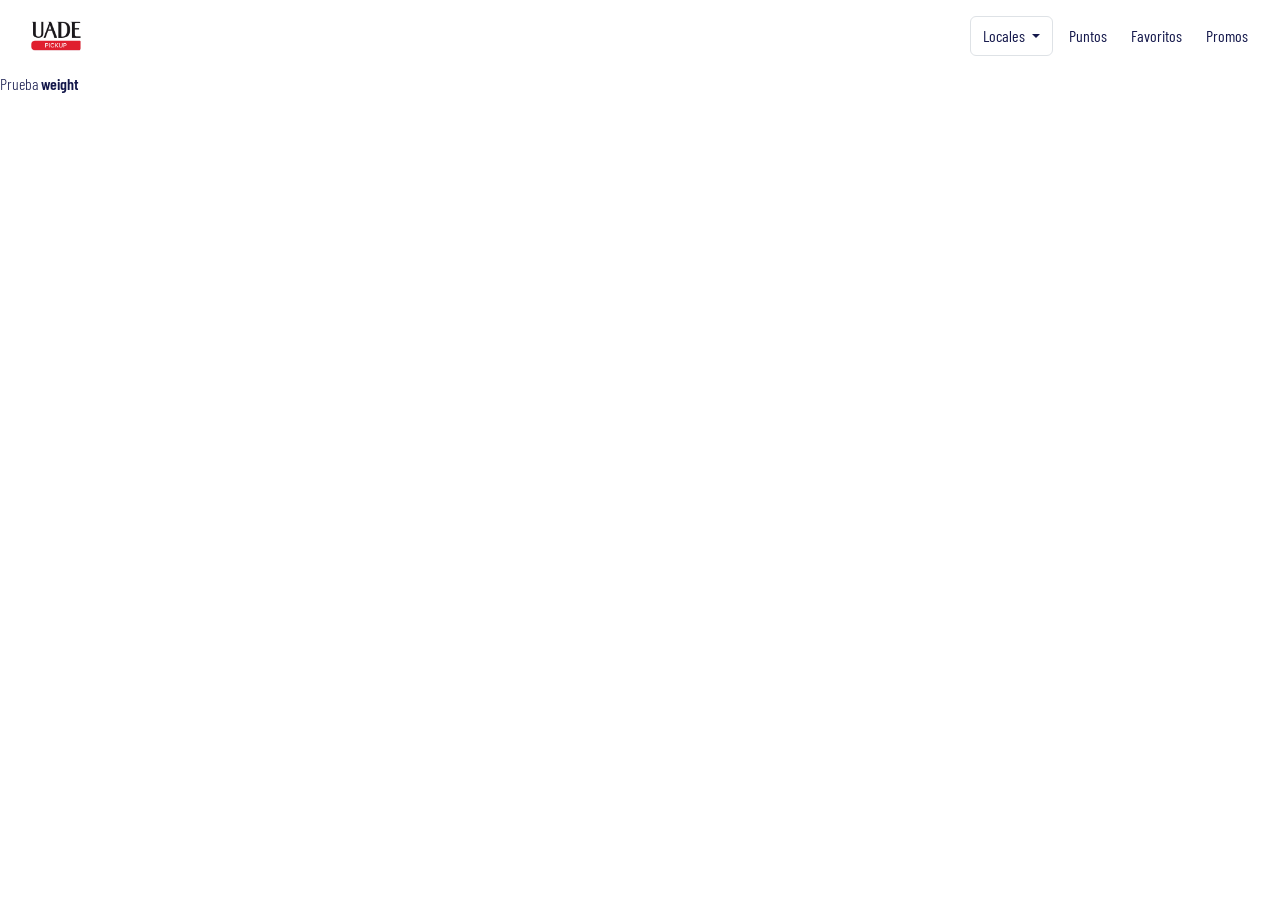
==== grupo10_proyecto_final/desarrollo/index.html @ f8ce29d3 "Header pt2" ====
<!DOCTYPE html>
<html lang="en">
<head>
    <meta charset="UTF-8">
    <meta name="viewport" content="width=device-width, initial-scale=1.0">
    <link rel="stylesheet" href="assets/estilos.css">
    <link rel="stylesheet" href="https://cdn.jsdelivr.net/npm/bootstrap@5.3.8/dist/css/bootstrap.min.css">
    <link rel="stylesheet" href="https://cdn.jsdelivr.net/npm/bootstrap-icons@1.11.3/font/bootstrap-icons.min.css">
    
    <script src="https://cdn.jsdelivr.net/npm/bootstrap@5.3.0/dist/js/bootstrap.bundle.min.js"></script>
    <link rel="icon" href="assets/img/logo.avif">
    <title>Home- UADE Pickup</title>
</head>
<body>
    <script src="assets/script.js"></script>
    <header class="navbar navbar-expand-md sticky-top px-sm-4 py-2 px-3">
        <div class="container-fluid p-0"> <div class="ms-md-1">
                <a href="#home" class="text-decoration-none">
                    <img id="logo" src="assets/img/logo.avif" alt="logo">
                </a>
            </div>

            <button class="navbar-toggler" type="button" data-bs-toggle="offcanvas" data-bs-target="#offcanvasRight" aria-controls="navbarSupportedContent" aria-expanded="false" aria-label="Toggle navigation">
                <span class="navbar-toggler-icon"></span>
            </button>

            <div class="collapse navbar-collapse justify-content-end" id="navbarSupportedContent">
                <ul class="navbar-nav gap-2"> 
                    
                    <li class="nav-item dropdown d-none d-md-flex">
                        <button class="btn dropdown-toggle border" type="button" id="dropdownMenuButton1" data-bs-toggle="dropdown" aria-expanded="false">
                            Locales
                        </button>
                        <ul class="dropdown-menu" aria-labelledby="dropdownMenuButton1">
                            <li><a class="dropdown-item" href="#">Starbucks</a></li>
                            <li><a class="dropdown-item" href="#">Rústica</a></li>
                            <li><a class="dropdown-item" href="#">Kioscos</a></li>
                            <li><a class="dropdown-item" href="#">Buffet</a></li>
                        </ul>
                    </li>

                    <li class="nav-item">
                        <a href="" class="nav-link">Puntos</a>
                    </li>
                    <li class="nav-item">
                        <a href="" class="nav-link">Favoritos</a>
                    </li>
                    <li class="nav-item">
                        <a href="#promos" class="nav-link">Promos</a>
                    </li>
                </ul>
            </div>
        </div>
    </header>

    <div class="offcanvas offcanvas-end bg-darkblue d-md-none" tabindex="-1" id="offcanvasRight" aria-labelledby="offcanvasRightLabel">
        <div class="offcanvas-header justify-content-end">
            <button type="button" class="btn-close btn-close-white text-reset" data-bs-dismiss="offcanvas" aria-label="Close"></button>
        </div>
        <div class="offcanvas-body px-3">
            <ul class="nav flex-column text-center">
                <li class="nav-item">
                    <a href="" class="nav-link d-inline-block px-2 border-bottom enlace-menu">Locales</a>
                </li>
                <li class="nav-item">
                    <a href="" class="nav-link d-inline-block px-2 border-bottom enlace-menu">Puntos</a>
                </li>
                <li class="nav-item">
                    <a href="" class="nav-link d-inline-block px-2 border-bottom enlace-menu">Favoritos</a>
                </li>
                <li class="nav-item">
                    <a href="#promos" class="nav-link d-inline-block px-2 border-bottom enlace-menu">Promos</a>
                </li>
            </ul>
        </div>
    </div>

    <main>
        <section>
            <p class="font-light d-none d-md-block">Prueba<span class="font-bold"> weight</span></p>
        </section>

    </main>
</body>
</html>
---- grupo10_proyecto_final/desarrollo/assets/estilos.css ----
@import url('https://fonts.googleapis.com/css2?family=Barlow+Condensed:ital,wght@0,100;0,200;0,300;0,400;0,500;0,600;0,700;0,800;0,900;1,100;1,200;1,300;1,400;1,500;1,600;1,700;1,800;1,900&display=swap');

:root {
    /* Sobrescribe la fuente global de Bootstrap */
    --bs-body-font-family: 'Barlow Condensed', sans-serif !important; 
}

/*------------------Pesos de barlow---------------------*/
.barlow-condensed-semibold {
  font-family: "Barlow Condensed", sans-serif;
  font-weight: 600;
  font-style: normal;
}
.barlow-condensed-regular {
  font-family: "Barlow Condensed", sans-serif;
  font-weight: 400;
  font-style: normal;
}
.barlow-condensed-light {
  font-family: "Barlow Condensed", sans-serif;
  font-weight: 300;
  font-style: normal;
}
/*-----------------------------------------------------*/

* {
    color: #14184B;
}

.nav-item a{
    color: #14184B;
}

.nav-item .btn.dropdown-toggle {
    color: #14184B;
}

.offcanvas {
    width: 50vw !important; 
}

.bg-darkblue {
    background-color: #14184B !important; /*Important para pisar el offcanvas*/
}

.offcanvas .nav-link {
    color: #ffffff !important;
    font-weight: 300;
}

.font-bold {
    font-weight: 600;
}

.font-light {
    font-weight: 300;
}

.enlace-menu.active {
    border-color: #E01F2E;
    color: #E01F2E !important;
}

#logo {
    border-radius: 3rem; /*Porque la imagen orriginal tenia los bordes redondeados y las esquinas se ven negras*/
    height: 3.5rem; 
    width: auto; 
}
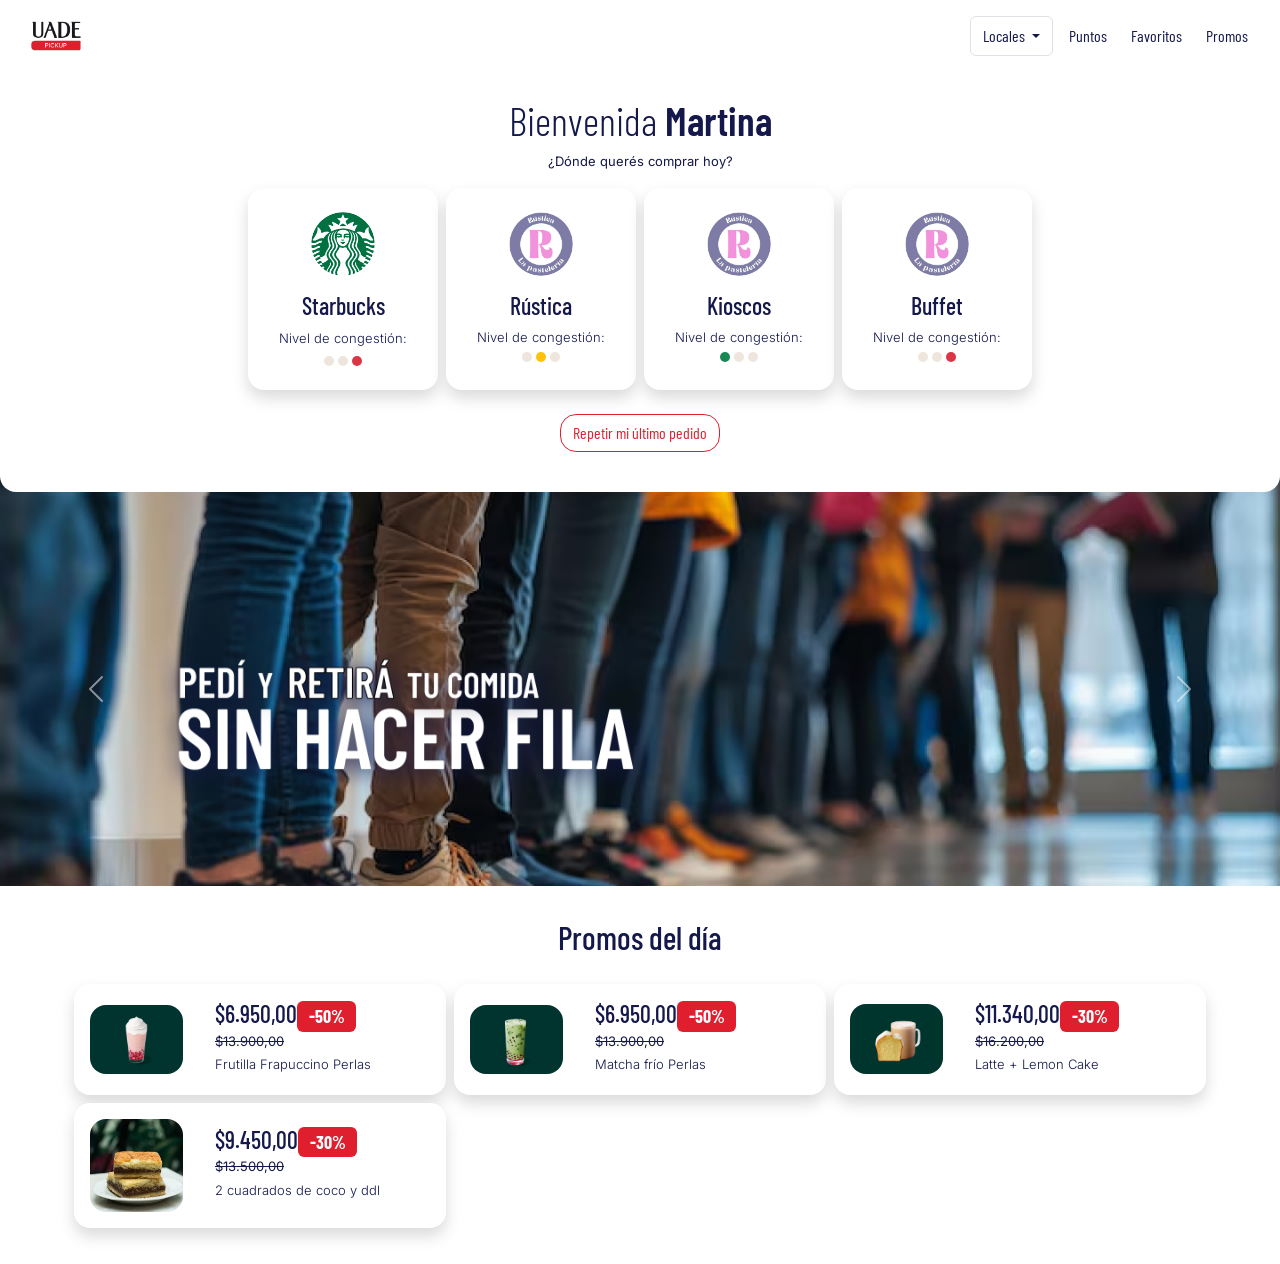
==== commit 99f3650e: "50% home" ====
--- a/grupo10_proyecto_final/desarrollo/index.html
+++ b/grupo10_proyecto_final/desarrollo/index.html
@@ -13,7 +13,7 @@
 </head>
 <body>
     <script src="assets/script.js"></script>
-    <header class="navbar navbar-expand-md sticky-top px-sm-4 py-2 px-3">
+    <header class="navbar navbar-expand-md sticky-top bg-white px-sm-4 py-2 px-3">
         <div class="container-fluid p-0"> <div class="ms-md-1">
                 <a href="#home" class="text-decoration-none">
                     <img id="logo" src="assets/img/logo.avif" alt="logo">
@@ -60,7 +60,7 @@
         <div class="offcanvas-body px-3">
             <ul class="nav flex-column text-center">
                 <li class="nav-item">
-                    <a href="" class="nav-link d-inline-block px-2 border-bottom enlace-menu">Locales</a>
+                    <a href="#locales" class="nav-link d-inline-block px-2 border-bottom enlace-menu">Locales</a>
                 </li>
                 <li class="nav-item">
                     <a href="" class="nav-link d-inline-block px-2 border-bottom enlace-menu">Puntos</a>
@@ -76,8 +76,189 @@
     </div>
 
     <main>
-        <section>
-            <p class="font-light d-none d-md-block">Prueba<span class="font-bold"> weight</span></p>
+        <section id="locales" class="py-4 bg-white rounded-bottom-4">
+            <div class="container">
+                <div class="row">
+                    <div class="col-12 text-center">
+                        <h1 class="font-light">Bienvenida <span class="font-bold">Martina</span></h1>
+                        <p>¿Dónde querés comprar hoy?</p>
+                    </div>
+                </div>
+                <div class="row d-flex justify-content-center gap-2">
+                    <div class="col-5 col-md-2 d-flex flex-column align-items-center text-center bg-white shadow rounded-4 py-4 px-3">
+                        <img class="img-fluid rounded-circle logo-local" src="assets/img/logostarbucks.png" alt="Logo Starbucks">
+                        <h2 class="fs-4 mt-3">Starbucks</h2>
+                        <p class="d-none d-sm-block mb-sm-1 font-light">Nivel de congestión:</p>
+                        <div class="d-flex gap-1 mt-1">
+                            <div class="semaforo rounded-circle"></div>
+                            <div class="semaforo rounded-circle"></div>
+                            <div class="semaforo rounded-circle bg-danger"></div>
+                        </div>
+                    </div>
+                    <div class="col-5 col-md-2 d-flex flex-column align-items-center text-center bg-white shadow rounded-4 py-4 px-3">
+                        <img class="img-fluid rounded-circle logo-local" src="assets/img/logorustica.jpg" alt="Logo Starbucks">
+                        <h2 class="fs-4 mt-3">Rústica</h2>
+                        <p class="d-none d-sm-block font-light mb-sm-1">Nivel de congestión:</p>
+                        <div class="d-flex gap-1">
+                            <div class="semaforo rounded-circle"></div>
+                            <div class="semaforo rounded-circle bg-warning"></div>
+                            <div class="semaforo rounded-circle"></div>
+                        </div>
+                    </div>
+                    <div class="col-5 col-md-2 d-flex flex-column align-items-center text-center bg-white shadow rounded-4 py-4 px-3">
+                        <img class="img-fluid rounded-circle logo-local" src="assets/img/logorustica.jpg" alt="Logo Starbucks">
+                        <h2 class="fs-4 mt-3">Kioscos</h2>
+                        <p class="d-none d-sm-block font-light mb-sm-1">Nivel de congestión:</p>
+                        <div class="d-flex gap-1">
+                            <div class="semaforo rounded-circle bg-success"></div>
+                            <div class="semaforo rounded-circle"></div>
+                            <div class="semaforo rounded-circle"></div>
+                        </div>
+                    </div>
+                    <div class="col-5 col-md-2 d-flex flex-column align-items-center text-center bg-white shadow rounded-4 py-4 px-3">
+                        <img class="img-fluid rounded-circle logo-local" src="assets/img/logorustica.jpg" alt="Logo Starbucks">
+                        <h2 class="fs-4 mt-3">Buffet</h2>
+                        <p class="d-none d-sm-block font-light mb-sm-1">Nivel de congestión:</p>
+                        <div class="d-flex gap-1">
+                            <div class="semaforo rounded-circle"></div>
+                            <div class="semaforo rounded-circle"></div>
+                            <div class="semaforo rounded-circle bg-danger"></div>
+                        </div>
+                    </div>
+                </div>
+                <div class="row">
+                    <div class="d-flex flex-column align-items-center mt-4 mb-2 mb-sm-3">
+                        <button type="button" class="btn btn-red d-inline-block rounded-4">
+                            Repetir mi último pedido
+                        </button>
+                    </div>
+                </div>
+            </div>
+        </section>
+
+        <section class="d-none d-sm-block py-3" id="solapamiento">
+            <div id="carouselExampleControls" class="carousel slide" data-bs-ride="carousel">
+                <div class="carousel-inner">
+                    <div class="carousel-item active">
+                    <img src="assets/img/Banner 1.png" class="d-block w-100" alt="Banner 1: Pedí sin fila">
+                    </div>
+                    <div class="carousel-item">
+                    <img src="assets/img/Banner 2.png" class="d-block w-100" alt="Banner 2: Puntos">
+                    </div>
+                    <div class="carousel-item">
+                    <img src="assets/img/Banner-3.png" class="d-block w-100" alt="Banner 3: Starbucks">
+                    </div>
+                </div>
+                <button class="carousel-control-prev" type="button" data-bs-target="#carouselExampleControls" data-bs-slide="prev">
+                    <span class="carousel-control-prev-icon" aria-hidden="true"></span>
+                    <span class="visually-hidden">Previous</span>
+                </button>
+                <button class="carousel-control-next" type="button" data-bs-target="#carouselExampleControls" data-bs-slide="next">
+                    <span class="carousel-control-next-icon" aria-hidden="true"></span>
+                    <span class="visually-hidden">Next</span>
+                </button>
+            </div>
+        </section>
+
+        <section class="d-block d-sm-none">
+            <div id="carouselExampleSlidesOnly" class="carousel slide" data-bs-ride="carousel">
+                <div class="carousel-inner">
+                    <div class="carousel-item active">
+                    <img src="assets/img/Banner-1-mobile.png" class="d-block w-100" alt="...">
+                    </div>
+                    <div class="carousel-item">
+                    <img src="assets/img/Banner-2-mobile.png" class="d-block w-100" alt="...">
+                    </div>
+                    <div class="carousel-item">
+                    <img src="assets/img/Banner-3-mobile.png" class="d-block w-100" alt="...">
+                    </div>
+                </div>
+            </div>
+        </section>
+
+        <section class="py-3 bg-white" id="promos">
+            <div class="container">
+                <div class="row m-3">
+                    <div class="col-12 d-flex flex-column align-items-center text-center">
+                        <h2>Promos del día</h2>
+                    </div>
+                </div>
+                <div class="row flex-nowrap flex-sm-wrap scroll-horizontal-xs pb-3">
+    
+                    <div class="col-6 col-sm-4 col-md-4 p-1">
+                        <div class="bg-white h-100 shadow rounded-4 d-flex flex-column flex-md-row justify-content-start align-items-center overflow-hidden">
+                            
+                            <a href="" class="d-block d-md-none">
+                                <img class="img-fluid contenedor-img" src="assets/img/producto-1.webp" alt="Producto 1">
+                            </a>
+                            <a href="" class="d-none d-md-block w-25 m-3">
+                                <img class="img-fluid rounded-4" src="assets/img/producto-1.webp" alt="Producto 1">
+                            </a>
+                            <div class="p-3">
+                                <h3 class="fs-4 mb-0">$6.950,00<span class="badge bg-red font-light">-50%</span></h3>
+                                <p class="mb-1 text-decoration-line-through">$13.900,00</p>
+                                <p class="font-light mb-0 mb-sm-1">Frutilla Frapuccino Perlas</p>
+                            </div>
+                            
+                        </div>
+                    </div>
+
+                    <div class="col-6 col-sm-4 col-md-4 p-1">
+                        <div class="bg-white h-100 shadow rounded-4 d-flex flex-column flex-md-row justify-content-start align-items-center overflow-hidden">
+                            
+                            <a href="" class="d-block d-md-none">
+                                <img class="img-fluid contenedor-img" src="assets/img/producto-2.webp" alt="Producto 2">
+                            </a>
+                            <a href="" class="d-none d-md-block w-25 m-3">
+                                <img class="img-fluid rounded-4" src="assets/img/producto-2.webp" alt="Producto 2">
+                            </a>
+                            <div class="p-3">
+                                <h3 class="fs-4 mb-0">$6.950,00<span class="badge bg-red font-light">-50%</span></h3>
+                                <p class="mb-1 text-decoration-line-through">$13.900,00</p>
+                                <p class="font-light mb-0 mb-sm-1">Matcha frío Perlas</p>
+                            </div>
+                            
+                        </div>
+                    </div>
+
+                    <div class="col-6 col-sm-4 col-md-4 p-1">
+                        <div class="bg-white h-100 shadow rounded-4 d-flex flex-column flex-md-row justify-content-start align-items-center overflow-hidden">
+                            
+                            <a href="" class="d-block d-md-none">
+                                <img class="img-fluid contenedor-img" src="assets/img/producto-3.webp" alt="Producto 3">
+                            </a>
+                            <a href="" class="d-none d-md-block w-25 m-3">
+                                <img class="img-fluid rounded-4" src="assets/img/producto-3.webp" alt="Producto 3">
+                            </a>
+                            <div class="p-3">
+                                <h3 class="fs-4 mb-0">$11.340,00<span class="badge bg-red font-light">-30%</span></h3>
+                                <p class="mb-1 text-decoration-line-through">$16.200,00</p>
+                                <p class="font-light mb-0 mb-sm-1">Latte + Lemon Cake</p>
+                            </div>
+                            
+                        </div>
+                    </div>
+
+                    <div class="col-6 col-sm-4 col-md-4 p-1">
+                        <div class="bg-white h-100 shadow rounded-4 d-flex flex-column flex-md-row justify-content-start align-items-center overflow-hidden">
+                            
+                            <a href="" class="d-block d-md-none">
+                                <img class="img-fluid contenedor-img" src="assets/img/producto-4.webp" alt="Producto 3">
+                            </a>
+                            <a href="" class="d-none d-md-block w-25 m-3">
+                                <img class="img-fluid rounded-4" src="assets/img/producto-4.webp" alt="Producto 3">
+                            </a>
+                            <div class="p-3">
+                                <h3 class="fs-4 mb-0">$9.450,00<span class="badge bg-red font-light">-30%</span></h3>
+                                <p class="mb-1 text-decoration-line-through">$13.500,00</p>
+                                <p class="font-light mb-0 mb-sm-1">2 cuadrados de coco y ddl</p>
+                            </div>
+                            
+                        </div>
+                    </div>
+
+                </div>
+            </div>
         </section>
 
     </main>
--- a/grupo10_proyecto_final/desarrollo/assets/estilos.css
+++ b/grupo10_proyecto_final/desarrollo/assets/estilos.css
@@ -1,4 +1,4 @@
-@import url('https://fonts.googleapis.com/css2?family=Barlow+Condensed:ital,wght@0,100;0,200;0,300;0,400;0,500;0,600;0,700;0,800;0,900;1,100;1,200;1,300;1,400;1,500;1,600;1,700;1,800;1,900&display=swap');
+@import url('https://fonts.googleapis.com/css2?family=Barlow+Condensed:ital,wght@0,100;0,200;0,300;0,400;0,500;0,600;0,700;0,800;0,900;1,100;1,200;1,300;1,400;1,500;1,600;1,700;1,800;1,900&family=Inter:ital,opsz,wght@0,14..32,100..900;1,14..32,100..900&display=swap');
 
 :root {
     /* Sobrescribe la fuente global de Bootstrap */
@@ -21,10 +21,16 @@
   font-weight: 300;
   font-style: normal;
 }
+
 /*-----------------------------------------------------*/
 
 * {
     color: #14184B;
+}
+
+p {
+    font-family: 'Inter';
+    font-size: small;
 }
 
 .nav-item a{
@@ -43,9 +49,34 @@
     background-color: #14184B !important; /*Important para pisar el offcanvas*/
 }
 
+.bg-red {
+    background-color: #E01F2E;
+}
+
 .offcanvas .nav-link {
     color: #ffffff !important;
     font-weight: 300;
+}
+
+.btn.btn-red {
+    border-color: #E01F2E !important;
+    color: #E01F2E !important;
+    background-color: white;
+}
+
+.btn.btn-red:hover {
+    border-color: white;
+    color: #ffffff !important;
+    background-color: #E01F2E !important;
+}
+
+.contenedor-img {
+    height: 50%;
+    width: 100%;
+}
+
+.contenedor-img img {
+    object-fit: cover; /* ¡Esta es la clave! */
 }
 
 .font-bold {
@@ -61,9 +92,58 @@
     color: #E01F2E !important;
 }
 
+.logo-local {
+    width: 4rem;
+    height: 4rem;
+    object-fit: cover;
+}
+
+.semaforo {
+    width: 10px;
+    height: 10px;
+    background-color: #EEE5DC;
+}
+
+
 #logo {
     border-radius: 3rem; /*Porque la imagen orriginal tenia los bordes redondeados y las esquinas se ven negras*/
     height: 3.5rem; 
     width: auto; 
 }
 
+#locales {
+    position: relative;
+    z-index: 3; /* Un número mayor que el carrusel lo pone adelante */
+}
+
+#solapamiento {
+    margin-top: -60px !important;
+    position: relative; /*Para asegurarme que quede abajo*/
+    z-index: 1;
+}
+
+#promos {
+    margin-top: -60px !important;
+    position: relative;
+    z-index: 2; /* Un número mayor que el carrusel lo pone adelante */
+}
+
+/*Solo XS*/
+@media (max-width:576px) {
+    p {
+        font-size: 10pt;
+    }
+    button {
+        border-radius: 1rem;
+    }
+    #promos {
+        margin-top: 0 !important;
+    }
+    .scroll-horizontal-xs {
+        overflow-x: auto; /* Activa el scroll horizontal si el contenido se desborda */
+        overflow-y: hidden; /* Evita cualquier scroll vertical accidental */
+        -webkit-overflow-scrolling: touch; /* Hace que el deslizamiento sea suave en iPhone/iOS */
+    }
+
+}
+
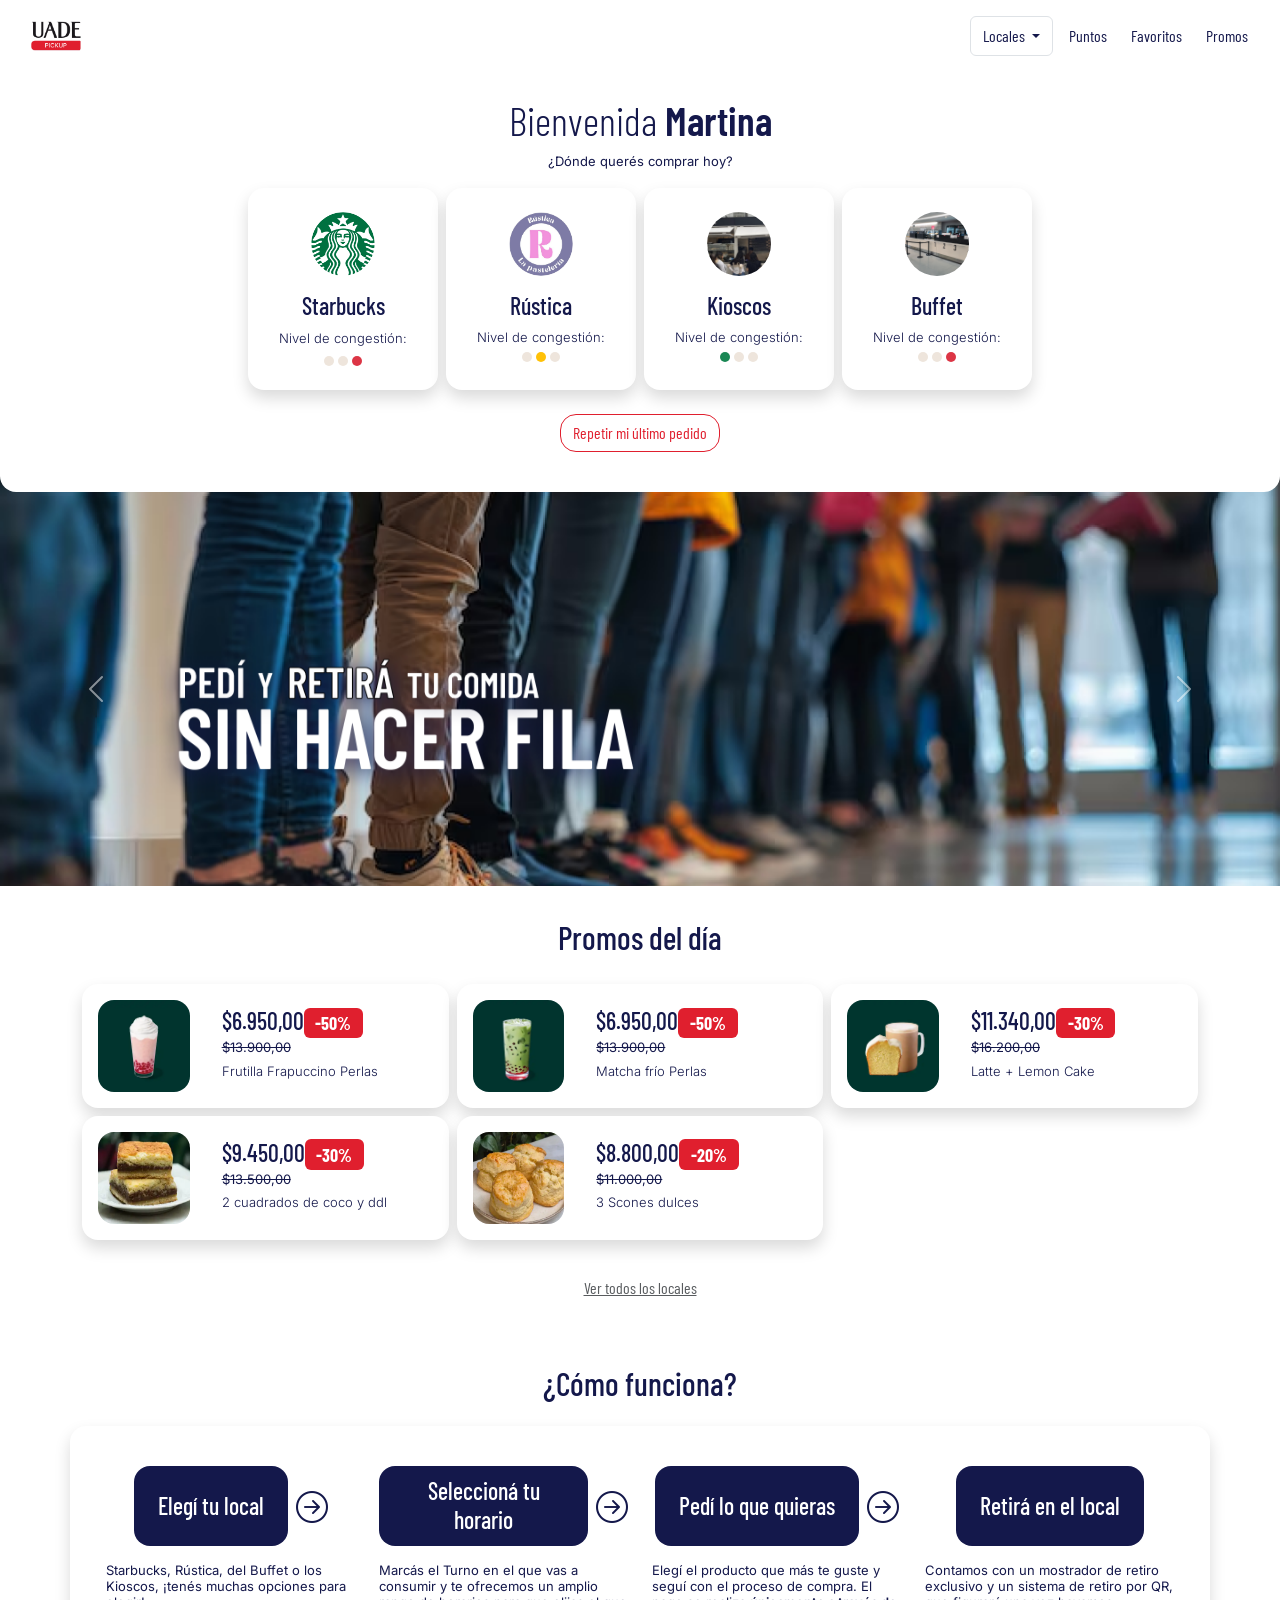
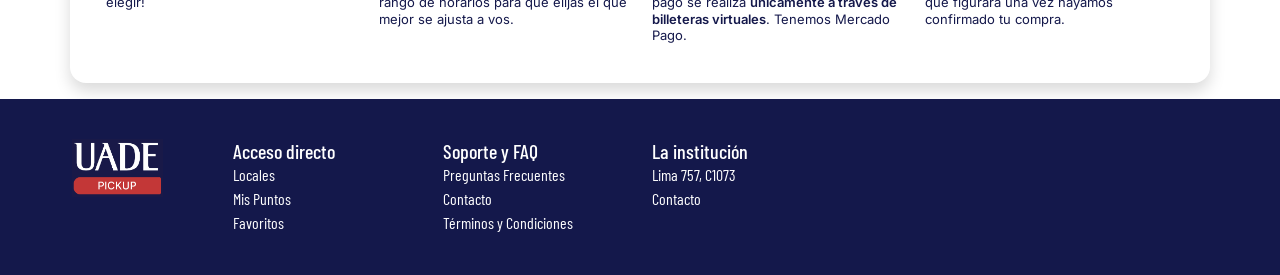
==== commit f46a32b1: "100% home" ====
--- a/grupo10_proyecto_final/desarrollo/index.html
+++ b/grupo10_proyecto_final/desarrollo/index.html
@@ -15,12 +15,12 @@
     <script src="assets/script.js"></script>
     <header class="navbar navbar-expand-md sticky-top bg-white px-sm-4 py-2 px-3">
         <div class="container-fluid p-0"> <div class="ms-md-1">
-                <a href="#home" class="text-decoration-none">
-                    <img id="logo" src="assets/img/logo.avif" alt="logo">
+                <a href="#locales" class="text-decoration-none">
+                    <img class="logo" src="assets/img/logo.avif" alt="logo">
                 </a>
             </div>
 
-            <button class="navbar-toggler" type="button" data-bs-toggle="offcanvas" data-bs-target="#offcanvasRight" aria-controls="navbarSupportedContent" aria-expanded="false" aria-label="Toggle navigation">
+            <button class="navbar-toggler border-0" type="button" data-bs-toggle="offcanvas" data-bs-target="#offcanvasRight" aria-controls="navbarSupportedContent" aria-expanded="false" aria-label="Toggle navigation">
                 <span class="navbar-toggler-icon"></span>
             </button>
 
@@ -59,17 +59,17 @@
         </div>
         <div class="offcanvas-body px-3">
             <ul class="nav flex-column text-center">
-                <li class="nav-item">
-                    <a href="#locales" class="nav-link d-inline-block px-2 border-bottom enlace-menu">Locales</a>
+                <li class="nav-item" data-bs-dismiss="offcanvas">
+                    <a href="#locales" class="nav-link d-inline-block px-2 border-bottom">Locales</a>
                 </li>
                 <li class="nav-item">
-                    <a href="" class="nav-link d-inline-block px-2 border-bottom enlace-menu">Puntos</a>
+                    <a href="" target="_blank" class="nav-link d-inline-block px-2 border-bottom">Puntos</a>
                 </li>
                 <li class="nav-item">
-                    <a href="" class="nav-link d-inline-block px-2 border-bottom enlace-menu">Favoritos</a>
+                    <a href="" target="_blank" class="nav-link d-inline-block px-2 border-bottom">Favoritos</a>
                 </li>
-                <li class="nav-item">
-                    <a href="#promos" class="nav-link d-inline-block px-2 border-bottom enlace-menu">Promos</a>
+                <li class="nav-item" data-bs-dismiss="offcanvas">
+                    <a href="#promos" class="nav-link d-inline-block px-2 border-bottom">Promos</a>
                 </li>
             </ul>
         </div>
@@ -96,7 +96,7 @@
                         </div>
                     </div>
                     <div class="col-5 col-md-2 d-flex flex-column align-items-center text-center bg-white shadow rounded-4 py-4 px-3">
-                        <img class="img-fluid rounded-circle logo-local" src="assets/img/logorustica.jpg" alt="Logo Starbucks">
+                        <img class="img-fluid rounded-circle logo-local" src="assets/img/logorustica.jpg" alt="Logo Rústica">
                         <h2 class="fs-4 mt-3">Rústica</h2>
                         <p class="d-none d-sm-block font-light mb-sm-1">Nivel de congestión:</p>
                         <div class="d-flex gap-1">
@@ -106,7 +106,7 @@
                         </div>
                     </div>
                     <div class="col-5 col-md-2 d-flex flex-column align-items-center text-center bg-white shadow rounded-4 py-4 px-3">
-                        <img class="img-fluid rounded-circle logo-local" src="assets/img/logorustica.jpg" alt="Logo Starbucks">
+                        <img class="img-fluid rounded-circle logo-local" src="assets/img/logokioscos.png" alt="Logo Kioscos">
                         <h2 class="fs-4 mt-3">Kioscos</h2>
                         <p class="d-none d-sm-block font-light mb-sm-1">Nivel de congestión:</p>
                         <div class="d-flex gap-1">
@@ -116,7 +116,7 @@
                         </div>
                     </div>
                     <div class="col-5 col-md-2 d-flex flex-column align-items-center text-center bg-white shadow rounded-4 py-4 px-3">
-                        <img class="img-fluid rounded-circle logo-local" src="assets/img/logorustica.jpg" alt="Logo Starbucks">
+                        <img class="img-fluid rounded-circle logo-local" src="assets/img/logobuffet.png" alt="Logo Buffet">
                         <h2 class="fs-4 mt-3">Buffet</h2>
                         <p class="d-none d-sm-block font-light mb-sm-1">Nivel de congestión:</p>
                         <div class="d-flex gap-1">
@@ -183,16 +183,16 @@
                         <h2>Promos del día</h2>
                     </div>
                 </div>
-                <div class="row flex-nowrap flex-sm-wrap scroll-horizontal-xs pb-3">
+                <div class="row flex-nowrap flex-sm-wrap scroll-horizontal-xs pb-3 px-2">
     
                     <div class="col-6 col-sm-4 col-md-4 p-1">
                         <div class="bg-white h-100 shadow rounded-4 d-flex flex-column flex-md-row justify-content-start align-items-center overflow-hidden">
                             
                             <a href="" class="d-block d-md-none">
-                                <img class="img-fluid contenedor-img" src="assets/img/producto-1.webp" alt="Producto 1">
-                            </a>
-                            <a href="" class="d-none d-md-block w-25 m-3">
-                                <img class="img-fluid rounded-4" src="assets/img/producto-1.webp" alt="Producto 1">
+                                <img class="img-fluid w-100 img-tarjeta-mobile" src="assets/img/producto-1.webp" alt="Producto 1">
+                            </a>
+                            <a href="" class="d-none d-md-block w-25 m-3 flex-shrink-0">
+                                <img class="img-fluid w-100 img-tarjeta-desktop rounded-4" src="assets/img/producto-1.webp" alt="Producto 1">
                             </a>
                             <div class="p-3">
                                 <h3 class="fs-4 mb-0">$6.950,00<span class="badge bg-red font-light">-50%</span></h3>
@@ -207,10 +207,10 @@
                         <div class="bg-white h-100 shadow rounded-4 d-flex flex-column flex-md-row justify-content-start align-items-center overflow-hidden">
                             
                             <a href="" class="d-block d-md-none">
-                                <img class="img-fluid contenedor-img" src="assets/img/producto-2.webp" alt="Producto 2">
-                            </a>
-                            <a href="" class="d-none d-md-block w-25 m-3">
-                                <img class="img-fluid rounded-4" src="assets/img/producto-2.webp" alt="Producto 2">
+                                <img class="img-fluid w-100 img-tarjeta-mobile" src="assets/img/producto-2.webp" alt="Producto 2">
+                            </a>
+                            <a href="" class="d-none d-md-block w-25 m-3 flex-shrink-0">
+                                <img class="img-fluid w-100 img-tarjeta-desktop rounded-4" src="assets/img/producto-2.webp" alt="Producto 2">
                             </a>
                             <div class="p-3">
                                 <h3 class="fs-4 mb-0">$6.950,00<span class="badge bg-red font-light">-50%</span></h3>
@@ -225,10 +225,10 @@
                         <div class="bg-white h-100 shadow rounded-4 d-flex flex-column flex-md-row justify-content-start align-items-center overflow-hidden">
                             
                             <a href="" class="d-block d-md-none">
-                                <img class="img-fluid contenedor-img" src="assets/img/producto-3.webp" alt="Producto 3">
-                            </a>
-                            <a href="" class="d-none d-md-block w-25 m-3">
-                                <img class="img-fluid rounded-4" src="assets/img/producto-3.webp" alt="Producto 3">
+                                <img class="img-fluid w-100 img-tarjeta-mobile" src="assets/img/producto-3.webp" alt="Producto 3">
+                            </a>
+                            <a href="" class="d-none d-md-block w-25 m-3 flex-shrink-0">
+                                <img class="img-fluid w-100 img-tarjeta-desktop rounded-4" src="assets/img/producto-3.webp" alt="Producto 3">
                             </a>
                             <div class="p-3">
                                 <h3 class="fs-4 mb-0">$11.340,00<span class="badge bg-red font-light">-30%</span></h3>
@@ -243,10 +243,10 @@
                         <div class="bg-white h-100 shadow rounded-4 d-flex flex-column flex-md-row justify-content-start align-items-center overflow-hidden">
                             
                             <a href="" class="d-block d-md-none">
-                                <img class="img-fluid contenedor-img" src="assets/img/producto-4.webp" alt="Producto 3">
-                            </a>
-                            <a href="" class="d-none d-md-block w-25 m-3">
-                                <img class="img-fluid rounded-4" src="assets/img/producto-4.webp" alt="Producto 3">
+                                <img class="img-fluid w-100 img-tarjeta-mobile" src="assets/img/producto-4.png" alt="Producto 4">
+                            </a>
+                            <a href="" class="d-none d-md-block w-25 m-3 flex-shrink-0">
+                                <img class="img w-100 img-tarjeta-desktop rounded-4" src="assets/img/producto-4.png" alt="Producto 4">
                             </a>
                             <div class="p-3">
                                 <h3 class="fs-4 mb-0">$9.450,00<span class="badge bg-red font-light">-30%</span></h3>
@@ -257,10 +257,145 @@
                         </div>
                     </div>
 
+                    <div class="col-6 col-sm-4 col-md-4 p-1">
+                        <div class="bg-white h-100 shadow rounded-4 d-flex flex-column flex-md-row justify-content-start align-items-center overflow-hidden">
+                            
+                            <a href="" class="d-block d-md-none">
+                                <img class="img-fluid w-100 img-tarjeta-mobile" src="assets/img/producto-5.png" alt="Producto 5">
+                            </a>
+                            <a href="" class="d-none d-md-block w-25 m-3 flex-shrink-0">
+                                <img class="img w-100 img-tarjeta-desktop rounded-4" src="assets/img/producto-5.png" alt="Producto 5">
+                            </a>
+                            <div class="p-3">
+                                <h3 class="fs-4 mb-0">$8.800,00<span class="badge bg-red font-light">-20%</span></h3>
+                                <p class="mb-1 text-decoration-line-through">$11.000,00</p>
+                                <p class="font-light mb-0 mb-sm-1">3 Scones dulces</p>
+                            </div>
+                            
+                        </div>
+                    </div>
+
+                </div>
+                <div class="row d-none d-md-block text-center m-3">
+                    <a href="#locales" class="text-decoration-underline text-muted">Ver todos los locales</a>
                 </div>
             </div>
         </section>
 
+        <section class="py-3">
+            <div class="container">
+                <div class="row m-3">
+                    <div class="col-12 d-flex flex-column align-items-center text-center">
+                        <h2>¿Cómo funciona?</h2>
+                    </div>
+                </div>
+                <div class="row bg-white shadow d-flex justify-content-center rounded-4 p-4">
+                    <div class="col-12 col-sm-6 col-md-3 col-md-2 d-flex flex-column align-items-center">
+                        <div class="d-flex">
+                            <div class="bg-darkblue p-4 rounded-4 text-center my-3 box-pasos">
+                                <h4 class="text-white m-0">Elegí tu local</h4>
+                            </div>
+                            <div class="ms-2 d-flex justify-content-center align-items-center">
+                                <i class="bi bi-arrow-right-circle d-none d-sm-block fs-2 text-darkblue"></i>
+                            </div>
+                        </div>
+                        <p class="lh-sm mx-5 mx-sm-0">
+                            Starbucks, Rústica, del Buffet o los
+                            Kioscos, ¡tenés muchas opciones para elegir!
+                        </p>
+                        <div>
+                            <i class="bi bi-arrow-down-circle d-sm-none fs-2 text-darkblue"></i>
+                        </div>
+                    </div>
+    
+                    <div class="col-12 col-sm-6 col-md-3 d-flex flex-column align-items-center">
+                        <div class="d-flex">
+                            <div class="bg-darkblue p-4 rounded-4 text-center my-3 box-pasos">
+                                <h4 class="text-white m-0">Seleccioná tu horario</h4>
+                            </div>
+                            <div class="ms-2 d-flex justify-content-center align-items-center">
+                                <i class="bi bi-arrow-right-circle d-none d-sm-block fs-2 text-darkblue"></i>
+                            </div>
+                        </div>
+                        <p class="lh-sm mx-5 mx-sm-0">
+                            Marcás el Turno en el que vas a consumir y te ofrecemos un amplio
+                            rango de horarios para que elijas el que mejor se ajusta a vos.
+                        </p>
+                        <div>
+                            <i class="bi bi-arrow-down-circle d-sm-none fs-2 text-darkblue"></i>
+                        </div>
+                    </div>
+
+                    <div class="col-12 col-sm-6 col-md-3 d-flex flex-column align-items-center">
+                        <div class="d-flex">
+                            <div class="bg-darkblue p-4 rounded-4 text-center my-3 box-pasos">
+                                <h4 class="text-white m-0">Pedí lo que quieras</h4>
+                            </div>
+                            <div class="ms-2 d-flex justify-content-center align-items-center">
+                                <i class="bi bi-arrow-right-circle d-none d-sm-block fs-2 text-darkblue"></i>
+                            </div>
+                        </div>
+                        <p class="lh-sm mx-5 mx-sm-0">
+                            Elegí el producto que más te guste y seguí con el proceso de compra.
+                            El pago se realiza <span class="font-bold">únicamente a través de billeteras virtuales</span>.
+                            Tenemos Mercado Pago.
+                        </p>
+                        <div>
+                            <i class="bi bi-arrow-down-circle d-sm-none fs-2 text-darkblue"></i>
+                        </div>
+                    </div>
+
+                    <div class="col-12 col-sm-6 col-md-3 d-flex flex-column align-items-center">
+                        <div class="d-flex">
+                            <div class="bg-darkblue p-4 rounded-4 text-center my-3 box-pasos">
+                                <h4 class="text-white m-0">Retirá en el local</h4>
+                            </div>
+                        </div>
+                        <p class="lh-sm mx-5 mx-sm-0">
+                            Contamos con un mostrador de retiro exclusivo y un sistema
+                            de retiro por QR, que figurará una vez hayamos confirmado tu compra.
+                        </p>
+                    </div>
+                </div>
+            </div>
+        </section>
     </main>
+    <footer class="d-none d-sm-block py-3 px-5 px-sm-0 bg-darkblue">
+        <div class="container-fluid p-4">
+            <div class="row align-items-start">
+
+                <div class="col-2 ms-2 ms-md-0">
+                    <a href="#locales">
+                        <img src="assets/img/logoalt.png" class="img-fluid w-75 ps-md-5" alt="logo">
+                    </a>
+                </div>
+
+                <div class="col-2 text-white">
+                    <h5 class="m-0">Acceso directo</h5>
+                    <ul class="list-unstyled mb-0">
+                        <li><a class="text-decoration-none text-white" href="#locales" target="_blank">Locales</a></li> 
+                        <li><a class="text-decoration-none text-white" href="#mispuntos" target="_blank">Mis Puntos</a></li> 
+                        <li><a class="text-decoration-none text-white" href="#favoritos" target="_blank">Favoritos</a></li>
+                    </ul>
+                </div>
+                <div class="col-2 text-white">
+                    <h5 class="m-0">Soporte y FAQ</h5>
+                    <ul class="list-unstyled mb-0">
+                        <li><a class="text-decoration-none text-white" href="" target="_blank">Preguntas Frecuentes</a></li> 
+                        <li><a class="text-decoration-none text-white" href="" target="_blank">Contacto</a></li> 
+                        <li><a class="text-decoration-none text-white" href="" target="_blank">Términos y Condiciones</a></li>
+                    </ul>
+                </div>
+                <div class="col-2 text-white">
+                    <h5 class="m-0">La institución</h5>
+                    <ul class="list-unstyled mb-0">
+                        <li><a class="text-decoration-none text-white" href="https://maps.app.goo.gl/TzCRbD2wZfpf4xnB9" target="_blank">Lima 757, C1073</a></li> 
+                        <li><a class="text-decoration-none text-white" href="#" target="_blank">Contacto</a></li> 
+                    </ul>
+                </div>
+            </div>
+        </div>
+       
+    </footer>
 </body>
 </html>
--- a/grupo10_proyecto_final/desarrollo/assets/estilos.css
+++ b/grupo10_proyecto_final/desarrollo/assets/estilos.css
@@ -23,6 +23,11 @@
 }
 
 /*-----------------------------------------------------*/
+
+html {
+    scroll-behavior: smooth;
+    scroll-padding-top: 72px;
+}
 
 * {
     color: #14184B;
@@ -70,13 +75,24 @@
     background-color: #E01F2E !important;
 }
 
-.contenedor-img {
-    height: 50%;
-    width: 100%;
+.img-tarjeta-mobile {
+    width: 100% !important;
+    height: 160px !important;   
+    object-fit: cover !important;
+    display: block;   /* Hace el recorte mágico para que no se deforme el Lemon Cake ni el Coco */
 }
 
-.contenedor-img img {
-    object-fit: cover; /* ¡Esta es la clave! */
+.img-tarjeta-desktop {
+    aspect-ratio: 1 / 1; /* Fuerza a que la imagen sea perfectamente cuadrada (proporción 1 a 1) */
+    object-fit: cover; 
+}
+
+.box-pasos {
+    height: 80px;
+    width: 100%;
+    display: flex;
+    align-items: center; 
+    justify-content: center; 
 }
 
 .font-bold {
@@ -87,9 +103,8 @@
     font-weight: 300;
 }
 
-.enlace-menu.active {
-    border-color: #E01F2E;
-    color: #E01F2E !important;
+.text-red {
+    color: #E01F2E;
 }
 
 .logo-local {
@@ -105,7 +120,7 @@
 }
 
 
-#logo {
+.logo {
     border-radius: 3rem; /*Porque la imagen orriginal tenia los bordes redondeados y las esquinas se ven negras*/
     height: 3.5rem; 
     width: auto; 
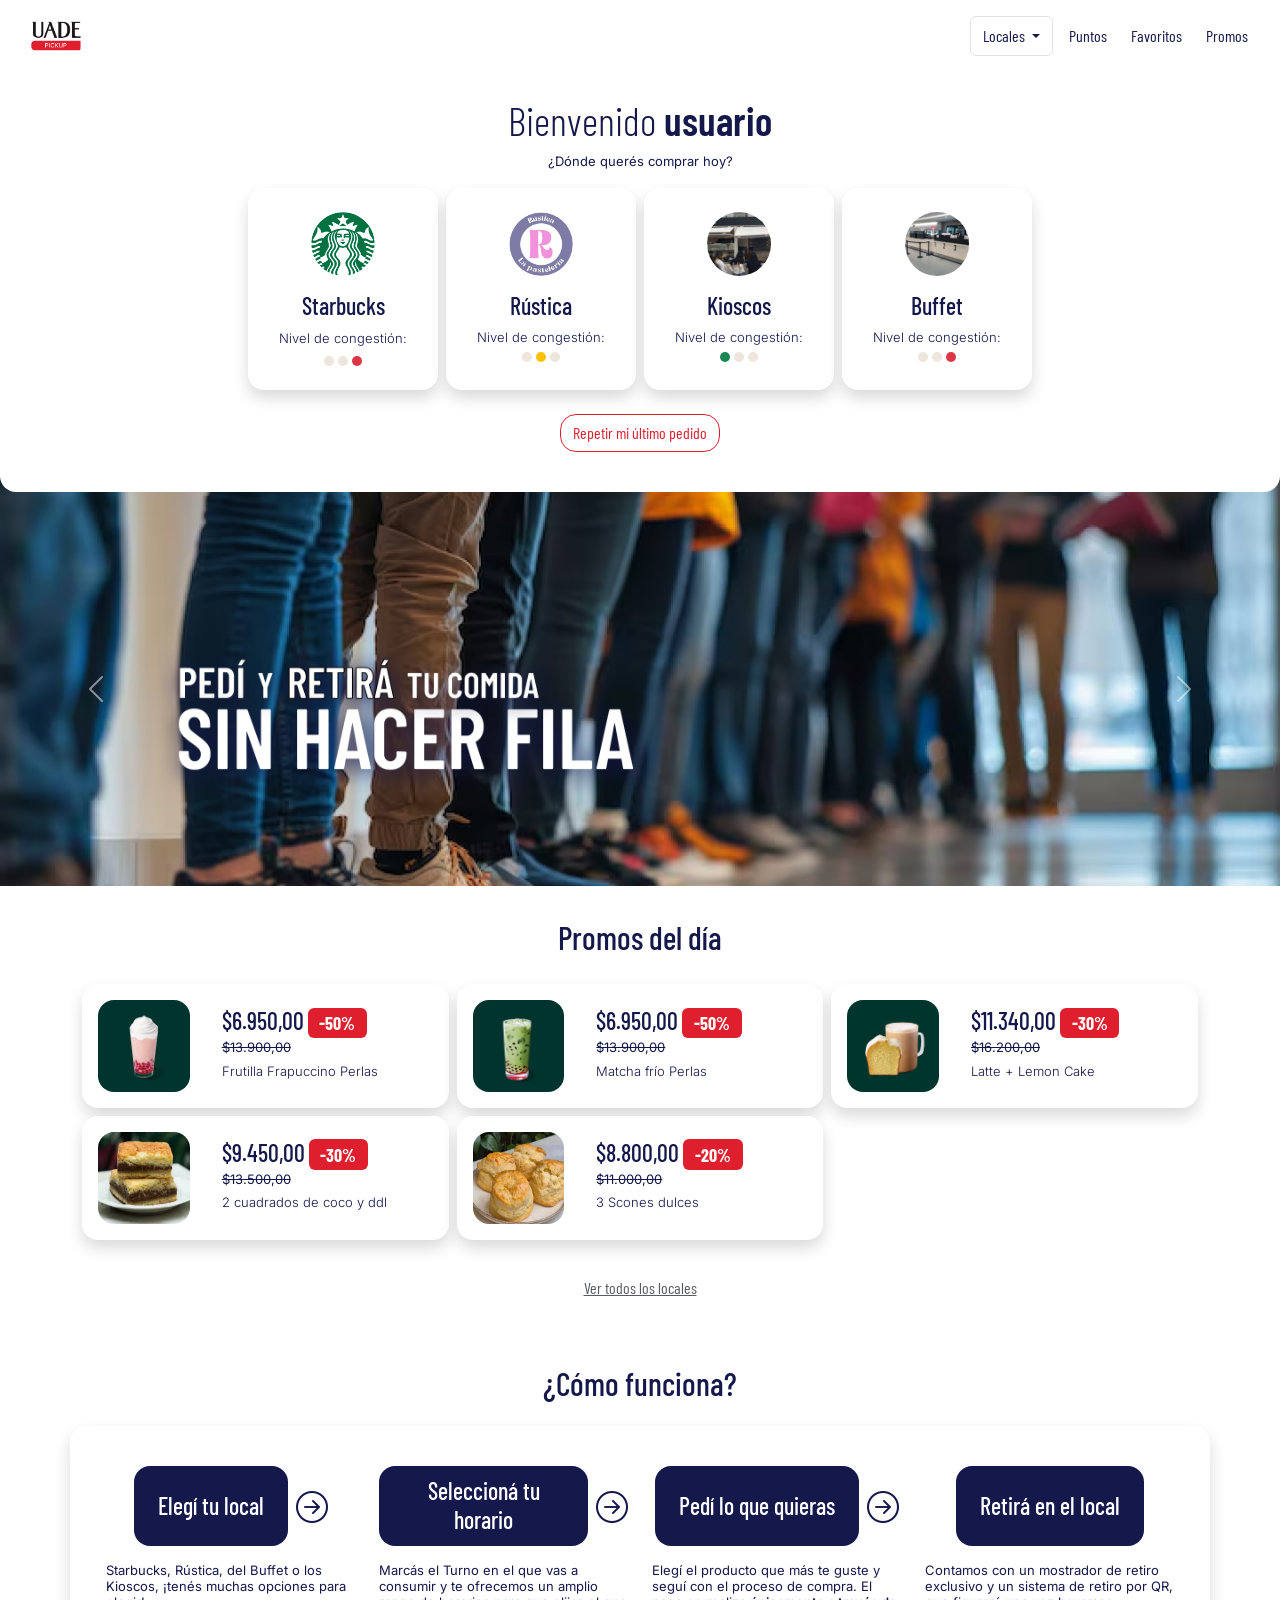
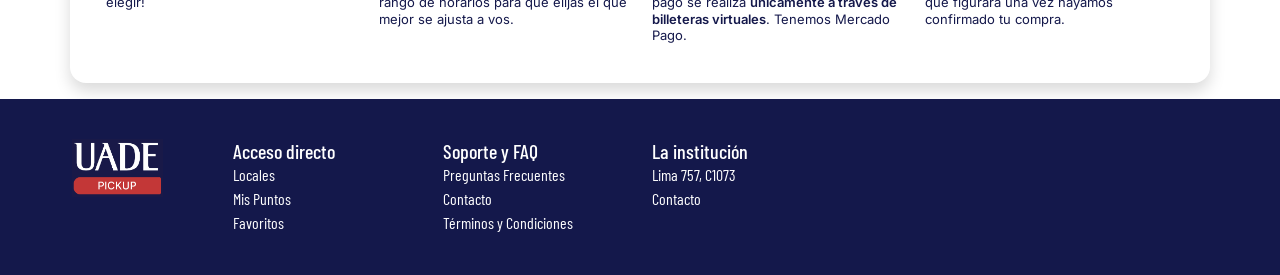
==== commit 74426ec3: "50% producto" ====
--- a/grupo10_proyecto_final/desarrollo/index.html
+++ b/grupo10_proyecto_final/desarrollo/index.html
@@ -6,13 +6,13 @@
     <link rel="stylesheet" href="assets/estilos.css">
     <link rel="stylesheet" href="https://cdn.jsdelivr.net/npm/bootstrap@5.3.8/dist/css/bootstrap.min.css">
     <link rel="stylesheet" href="https://cdn.jsdelivr.net/npm/bootstrap-icons@1.11.3/font/bootstrap-icons.min.css">
-    
     <script src="https://cdn.jsdelivr.net/npm/bootstrap@5.3.0/dist/js/bootstrap.bundle.min.js"></script>
+    <script src="assets/script.js"></script>
     <link rel="icon" href="assets/img/logo.avif">
     <title>Home- UADE Pickup</title>
 </head>
 <body>
-    <script src="assets/script.js"></script>
+    
     <header class="navbar navbar-expand-md sticky-top bg-white px-sm-4 py-2 px-3">
         <div class="container-fluid p-0"> <div class="ms-md-1">
                 <a href="#locales" class="text-decoration-none">
@@ -80,7 +80,7 @@
             <div class="container">
                 <div class="row">
                     <div class="col-12 text-center">
-                        <h1 class="font-light">Bienvenida <span class="font-bold">Martina</span></h1>
+                        <h1 class="font-light">Bienvenido <span class="font-bold">usuario</span></h1>
                         <p>¿Dónde querés comprar hoy?</p>
                     </div>
                 </div>
@@ -140,13 +140,15 @@
             <div id="carouselExampleControls" class="carousel slide" data-bs-ride="carousel">
                 <div class="carousel-inner">
                     <div class="carousel-item active">
-                    <img src="assets/img/Banner 1.png" class="d-block w-100" alt="Banner 1: Pedí sin fila">
+                        <img src="assets/img/Banner 1.png" class="d-block w-100" alt="Banner 1: Pedí sin fila">
                     </div>
                     <div class="carousel-item">
-                    <img src="assets/img/Banner 2.png" class="d-block w-100" alt="Banner 2: Puntos">
+                        <img src="assets/img/Banner 2.png" class="d-block w-100" alt="Banner 2: Puntos">
                     </div>
                     <div class="carousel-item">
-                    <img src="assets/img/Banner-3.png" class="d-block w-100" alt="Banner 3: Starbucks">
+                        <a href="secciones/producto.html">
+                            <img src="assets/img/Banner-3.png" class="d-block w-100" alt="Banner 3: Starbucks">
+                        </a>
                     </div>
                 </div>
                 <button class="carousel-control-prev" type="button" data-bs-target="#carouselExampleControls" data-bs-slide="prev">
@@ -164,13 +166,15 @@
             <div id="carouselExampleSlidesOnly" class="carousel slide" data-bs-ride="carousel">
                 <div class="carousel-inner">
                     <div class="carousel-item active">
-                    <img src="assets/img/Banner-1-mobile.png" class="d-block w-100" alt="...">
+                    <img src="assets/img/Banner-1-mobile.png" class="d-block w-100" alt="Pedí sin fila">
                     </div>
                     <div class="carousel-item">
-                    <img src="assets/img/Banner-2-mobile.png" class="d-block w-100" alt="...">
+                    <img src="assets/img/Banner-2-mobile.png" class="d-block w-100" alt="Puntos">
                     </div>
                     <div class="carousel-item">
-                    <img src="assets/img/Banner-3-mobile.png" class="d-block w-100" alt="...">
+                    <a href="secciones/producto.html" target="_blank">
+                        <img src="assets/img/Banner-3-mobile.png" class="d-block w-100" alt="Starbucks">
+                    </a>
                     </div>
                 </div>
             </div>
@@ -188,14 +192,14 @@
                     <div class="col-6 col-sm-4 col-md-4 p-1">
                         <div class="bg-white h-100 shadow rounded-4 d-flex flex-column flex-md-row justify-content-start align-items-center overflow-hidden">
                             
-                            <a href="" class="d-block d-md-none">
+                            <a href="secciones/producto.html" target="_blank" class="d-block d-md-none">
                                 <img class="img-fluid w-100 img-tarjeta-mobile" src="assets/img/producto-1.webp" alt="Producto 1">
                             </a>
-                            <a href="" class="d-none d-md-block w-25 m-3 flex-shrink-0">
+                            <a href="secciones/producto.html" target="_blank" class="d-none d-md-block w-25 m-3 flex-shrink-0">
                                 <img class="img-fluid w-100 img-tarjeta-desktop rounded-4" src="assets/img/producto-1.webp" alt="Producto 1">
                             </a>
                             <div class="p-3">
-                                <h3 class="fs-4 mb-0">$6.950,00<span class="badge bg-red font-light">-50%</span></h3>
+                                <h3 class="fs-4 mb-0">$6.950,00<span class="badge bg-red font-light ms-1">-50%</span></h3>
                                 <p class="mb-1 text-decoration-line-through">$13.900,00</p>
                                 <p class="font-light mb-0 mb-sm-1">Frutilla Frapuccino Perlas</p>
                             </div>
@@ -213,7 +217,7 @@
                                 <img class="img-fluid w-100 img-tarjeta-desktop rounded-4" src="assets/img/producto-2.webp" alt="Producto 2">
                             </a>
                             <div class="p-3">
-                                <h3 class="fs-4 mb-0">$6.950,00<span class="badge bg-red font-light">-50%</span></h3>
+                                <h3 class="fs-4 mb-0">$6.950,00<span class="badge bg-red font-light ms-1">-50%</span></h3>
                                 <p class="mb-1 text-decoration-line-through">$13.900,00</p>
                                 <p class="font-light mb-0 mb-sm-1">Matcha frío Perlas</p>
                             </div>
@@ -231,7 +235,7 @@
                                 <img class="img-fluid w-100 img-tarjeta-desktop rounded-4" src="assets/img/producto-3.webp" alt="Producto 3">
                             </a>
                             <div class="p-3">
-                                <h3 class="fs-4 mb-0">$11.340,00<span class="badge bg-red font-light">-30%</span></h3>
+                                <h3 class="fs-4 mb-0">$11.340,00<span class="badge bg-red font-light ms-1">-30%</span></h3>
                                 <p class="mb-1 text-decoration-line-through">$16.200,00</p>
                                 <p class="font-light mb-0 mb-sm-1">Latte + Lemon Cake</p>
                             </div>
@@ -249,7 +253,7 @@
                                 <img class="img w-100 img-tarjeta-desktop rounded-4" src="assets/img/producto-4.png" alt="Producto 4">
                             </a>
                             <div class="p-3">
-                                <h3 class="fs-4 mb-0">$9.450,00<span class="badge bg-red font-light">-30%</span></h3>
+                                <h3 class="fs-4 mb-0">$9.450,00<span class="badge bg-red font-light ms-1">-30%</span></h3>
                                 <p class="mb-1 text-decoration-line-through">$13.500,00</p>
                                 <p class="font-light mb-0 mb-sm-1">2 cuadrados de coco y ddl</p>
                             </div>
@@ -267,7 +271,7 @@
                                 <img class="img w-100 img-tarjeta-desktop rounded-4" src="assets/img/producto-5.png" alt="Producto 5">
                             </a>
                             <div class="p-3">
-                                <h3 class="fs-4 mb-0">$8.800,00<span class="badge bg-red font-light">-20%</span></h3>
+                                <h3 class="fs-4 mb-0">$8.800,00<span class="badge bg-red font-light ms-1">-20%</span></h3>
                                 <p class="mb-1 text-decoration-line-through">$11.000,00</p>
                                 <p class="font-light mb-0 mb-sm-1">3 Scones dulces</p>
                             </div>
--- a/grupo10_proyecto_final/desarrollo/assets/estilos.css
+++ b/grupo10_proyecto_final/desarrollo/assets/estilos.css
@@ -6,6 +6,7 @@
 }
 
 /*------------------Pesos de barlow---------------------*/
+
 .barlow-condensed-semibold {
   font-family: "Barlow Condensed", sans-serif;
   font-weight: 600;
@@ -119,12 +120,12 @@
     background-color: #EEE5DC;
 }
 
-
 .logo {
     border-radius: 3rem; /*Porque la imagen orriginal tenia los bordes redondeados y las esquinas se ven negras*/
     height: 3.5rem; 
     width: auto; 
 }
+
 
 #locales {
     position: relative;
@@ -162,3 +163,32 @@
 
 }
 
+/*-----------------LOGIN--------------------*/
+
+@media (min-width:576px) {
+    #bg-login {
+        background-image: url(img/frente-monserrat-noche-ajustada.avif);
+        background-size: cover;
+    }
+
+}
+
+/*----------------PRODUCTO-----------------*/
+
+
+.return-custom {
+    width: 40px;
+    height: 40px;
+}
+
+#heart-custom {
+    width: 40px;
+    height: 40px;
+}
+
+.bi-suit-heart-fill {
+    color: #E01F2E;
+}
+
+
+
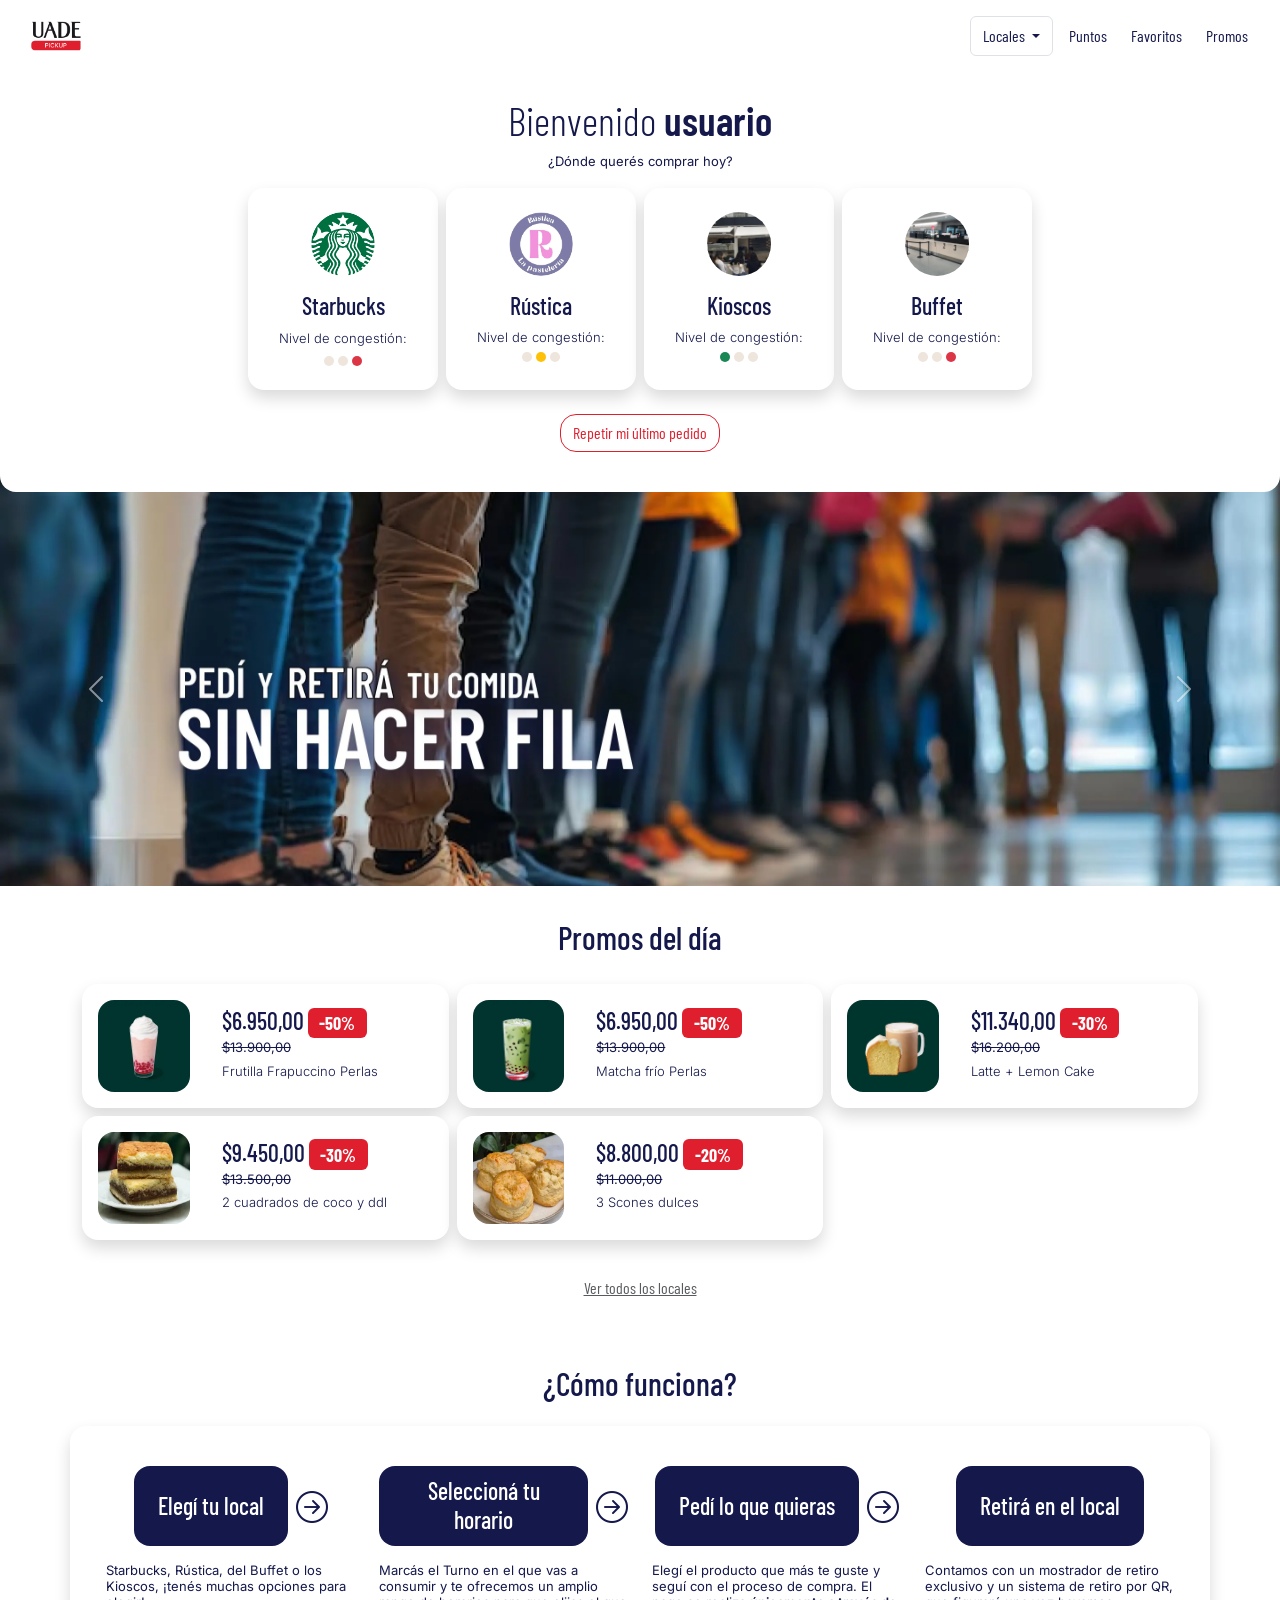
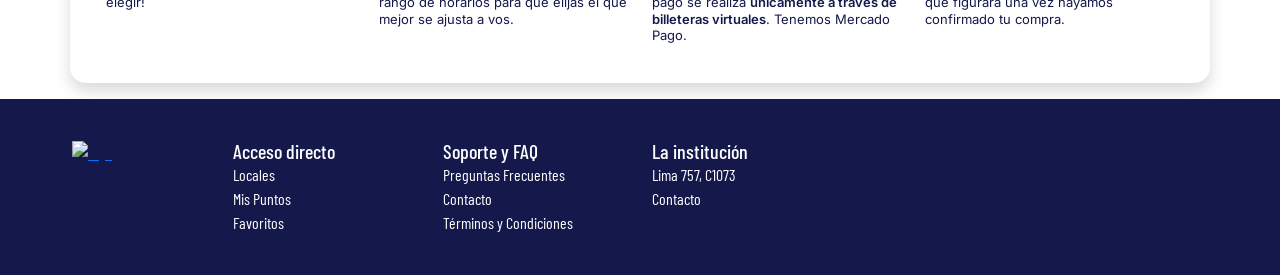
==== commit 2d2f5709: "Ajustes lighthouse" ====
--- a/grupo10_proyecto_final/desarrollo/index.html
+++ b/grupo10_proyecto_final/desarrollo/index.html
@@ -7,7 +7,6 @@
     <link rel="stylesheet" href="https://cdn.jsdelivr.net/npm/bootstrap@5.3.8/dist/css/bootstrap.min.css">
     <link rel="stylesheet" href="https://cdn.jsdelivr.net/npm/bootstrap-icons@1.11.3/font/bootstrap-icons.min.css">
     <script src="https://cdn.jsdelivr.net/npm/bootstrap@5.3.0/dist/js/bootstrap.bundle.min.js"></script>
-    <script src="assets/script.js"></script>
     <link rel="icon" href="assets/img/logo.avif">
     <title>Home- UADE Pickup</title>
 </head>
@@ -53,7 +52,7 @@
         </div>
     </header>
 
-    <div class="offcanvas offcanvas-end bg-darkblue d-md-none" tabindex="-1" id="offcanvasRight" aria-labelledby="offcanvasRightLabel">
+    <div class="offcanvas offcanvas-end bg-darkblue d-md-none" tabindex="-1" id="offcanvasRight">
         <div class="offcanvas-header justify-content-end">
             <button type="button" class="btn-close btn-close-white text-reset" data-bs-dismiss="offcanvas" aria-label="Close"></button>
         </div>
@@ -86,7 +85,7 @@
                 </div>
                 <div class="row d-flex justify-content-center gap-2">
                     <div class="col-5 col-md-2 d-flex flex-column align-items-center text-center bg-white shadow rounded-4 py-4 px-3">
-                        <img class="img-fluid rounded-circle logo-local" src="assets/img/logostarbucks.png" alt="Logo Starbucks">
+                        <img class="img-fluid rounded-circle logo-local" src="assets/img/logostarbucks.webp" alt="Logo Starbucks">
                         <h2 class="fs-4 mt-3">Starbucks</h2>
                         <p class="d-none d-sm-block mb-sm-1 font-light">Nivel de congestión:</p>
                         <div class="d-flex gap-1 mt-1">
@@ -96,7 +95,7 @@
                         </div>
                     </div>
                     <div class="col-5 col-md-2 d-flex flex-column align-items-center text-center bg-white shadow rounded-4 py-4 px-3">
-                        <img class="img-fluid rounded-circle logo-local" src="assets/img/logorustica.jpg" alt="Logo Rústica">
+                        <img class="img-fluid rounded-circle logo-local" src="assets/img/logorustica.webp" alt="Logo Rústica">
                         <h2 class="fs-4 mt-3">Rústica</h2>
                         <p class="d-none d-sm-block font-light mb-sm-1">Nivel de congestión:</p>
                         <div class="d-flex gap-1">
@@ -106,7 +105,7 @@
                         </div>
                     </div>
                     <div class="col-5 col-md-2 d-flex flex-column align-items-center text-center bg-white shadow rounded-4 py-4 px-3">
-                        <img class="img-fluid rounded-circle logo-local" src="assets/img/logokioscos.png" alt="Logo Kioscos">
+                        <img class="img-fluid rounded-circle logo-local" src="assets/img/logokioscos.webp" alt="Logo Kioscos">
                         <h2 class="fs-4 mt-3">Kioscos</h2>
                         <p class="d-none d-sm-block font-light mb-sm-1">Nivel de congestión:</p>
                         <div class="d-flex gap-1">
@@ -116,7 +115,7 @@
                         </div>
                     </div>
                     <div class="col-5 col-md-2 d-flex flex-column align-items-center text-center bg-white shadow rounded-4 py-4 px-3">
-                        <img class="img-fluid rounded-circle logo-local" src="assets/img/logobuffet.png" alt="Logo Buffet">
+                        <img class="img-fluid rounded-circle logo-local" src="assets/img/logobuffet.webp" alt="Logo Buffet">
                         <h2 class="fs-4 mt-3">Buffet</h2>
                         <p class="d-none d-sm-block font-light mb-sm-1">Nivel de congestión:</p>
                         <div class="d-flex gap-1">
@@ -140,14 +139,14 @@
             <div id="carouselExampleControls" class="carousel slide" data-bs-ride="carousel">
                 <div class="carousel-inner">
                     <div class="carousel-item active">
-                        <img src="assets/img/Banner 1.png" class="d-block w-100" alt="Banner 1: Pedí sin fila">
+                        <img src="assets/img/Banner-1.webp" class="d-block w-100" alt="Banner 1: Pedí sin fila">
                     </div>
                     <div class="carousel-item">
-                        <img src="assets/img/Banner 2.png" class="d-block w-100" alt="Banner 2: Puntos">
+                        <img src="assets/img/Banner-2.webp" class="d-block w-100" alt="Banner 2: Puntos">
                     </div>
                     <div class="carousel-item">
                         <a href="secciones/producto.html">
-                            <img src="assets/img/Banner-3.png" class="d-block w-100" alt="Banner 3: Starbucks">
+                            <img src="assets/img/Banner-3.webp" class="d-block w-100" alt="Banner 3: Starbucks">
                         </a>
                     </div>
                 </div>
@@ -166,14 +165,14 @@
             <div id="carouselExampleSlidesOnly" class="carousel slide" data-bs-ride="carousel">
                 <div class="carousel-inner">
                     <div class="carousel-item active">
-                    <img src="assets/img/Banner-1-mobile.png" class="d-block w-100" alt="Pedí sin fila">
+                    <img src="assets/img/Banner-1-mobile.webp" class="d-block w-100" alt="Pedí sin fila">
                     </div>
                     <div class="carousel-item">
-                    <img src="assets/img/Banner-2-mobile.png" class="d-block w-100" alt="Puntos">
+                    <img src="assets/img/Banner-2-mobile.webp" class="d-block w-100" alt="Puntos">
                     </div>
                     <div class="carousel-item">
                     <a href="secciones/producto.html" target="_blank">
-                        <img src="assets/img/Banner-3-mobile.png" class="d-block w-100" alt="Starbucks">
+                        <img src="assets/img/Banner-3-mobile.webp" class="d-block w-100" alt="Starbucks">
                     </a>
                     </div>
                 </div>
@@ -247,10 +246,10 @@
                         <div class="bg-white h-100 shadow rounded-4 d-flex flex-column flex-md-row justify-content-start align-items-center overflow-hidden">
                             
                             <a href="" class="d-block d-md-none">
-                                <img class="img-fluid w-100 img-tarjeta-mobile" src="assets/img/producto-4.png" alt="Producto 4">
+                                <img class="img-fluid w-100 img-tarjeta-mobile" src="assets/img/producto-4.webp" alt="Producto 4">
                             </a>
                             <a href="" class="d-none d-md-block w-25 m-3 flex-shrink-0">
-                                <img class="img w-100 img-tarjeta-desktop rounded-4" src="assets/img/producto-4.png" alt="Producto 4">
+                                <img class="img w-100 img-tarjeta-desktop rounded-4" src="assets/img/producto-4.webp" alt="Producto 4">
                             </a>
                             <div class="p-3">
                                 <h3 class="fs-4 mb-0">$9.450,00<span class="badge bg-red font-light ms-1">-30%</span></h3>
@@ -265,10 +264,10 @@
                         <div class="bg-white h-100 shadow rounded-4 d-flex flex-column flex-md-row justify-content-start align-items-center overflow-hidden">
                             
                             <a href="" class="d-block d-md-none">
-                                <img class="img-fluid w-100 img-tarjeta-mobile" src="assets/img/producto-5.png" alt="Producto 5">
+                                <img class="img-fluid w-100 img-tarjeta-mobile" src="assets/img/producto-5.webp" alt="Producto 5">
                             </a>
                             <a href="" class="d-none d-md-block w-25 m-3 flex-shrink-0">
-                                <img class="img w-100 img-tarjeta-desktop rounded-4" src="assets/img/producto-5.png" alt="Producto 5">
+                                <img class="img w-100 img-tarjeta-desktop rounded-4" src="assets/img/producto-5.webp" alt="Producto 5">
                             </a>
                             <div class="p-3">
                                 <h3 class="fs-4 mb-0">$8.800,00<span class="badge bg-red font-light ms-1">-20%</span></h3>
@@ -297,7 +296,7 @@
                     <div class="col-12 col-sm-6 col-md-3 col-md-2 d-flex flex-column align-items-center">
                         <div class="d-flex">
                             <div class="bg-darkblue p-4 rounded-4 text-center my-3 box-pasos">
-                                <h4 class="text-white m-0">Elegí tu local</h4>
+                                <h3 class="fs-4 text-white m-0">Elegí tu local</h3>
                             </div>
                             <div class="ms-2 d-flex justify-content-center align-items-center">
                                 <i class="bi bi-arrow-right-circle d-none d-sm-block fs-2 text-darkblue"></i>
@@ -315,7 +314,7 @@
                     <div class="col-12 col-sm-6 col-md-3 d-flex flex-column align-items-center">
                         <div class="d-flex">
                             <div class="bg-darkblue p-4 rounded-4 text-center my-3 box-pasos">
-                                <h4 class="text-white m-0">Seleccioná tu horario</h4>
+                                <h3 class="fs-4 text-white m-0">Seleccioná tu horario</h3>
                             </div>
                             <div class="ms-2 d-flex justify-content-center align-items-center">
                                 <i class="bi bi-arrow-right-circle d-none d-sm-block fs-2 text-darkblue"></i>
@@ -333,7 +332,7 @@
                     <div class="col-12 col-sm-6 col-md-3 d-flex flex-column align-items-center">
                         <div class="d-flex">
                             <div class="bg-darkblue p-4 rounded-4 text-center my-3 box-pasos">
-                                <h4 class="text-white m-0">Pedí lo que quieras</h4>
+                                <h3 class="fs-4 text-white m-0">Pedí lo que quieras</h3>
                             </div>
                             <div class="ms-2 d-flex justify-content-center align-items-center">
                                 <i class="bi bi-arrow-right-circle d-none d-sm-block fs-2 text-darkblue"></i>
@@ -352,7 +351,7 @@
                     <div class="col-12 col-sm-6 col-md-3 d-flex flex-column align-items-center">
                         <div class="d-flex">
                             <div class="bg-darkblue p-4 rounded-4 text-center my-3 box-pasos">
-                                <h4 class="text-white m-0">Retirá en el local</h4>
+                                <h3 class="fs-4 text-white m-0">Retirá en el local</h3>
                             </div>
                         </div>
                         <p class="lh-sm mx-5 mx-sm-0">
@@ -375,7 +374,7 @@
                 </div>
 
                 <div class="col-2 text-white">
-                    <h5 class="m-0">Acceso directo</h5>
+                    <h4 class="fs-5 m-0">Acceso directo</h4>
                     <ul class="list-unstyled mb-0">
                         <li><a class="text-decoration-none text-white" href="#locales" target="_blank">Locales</a></li> 
                         <li><a class="text-decoration-none text-white" href="#mispuntos" target="_blank">Mis Puntos</a></li> 
@@ -383,7 +382,7 @@
                     </ul>
                 </div>
                 <div class="col-2 text-white">
-                    <h5 class="m-0">Soporte y FAQ</h5>
+                    <h4 class="fs-5 m-0">Soporte y FAQ</h4>
                     <ul class="list-unstyled mb-0">
                         <li><a class="text-decoration-none text-white" href="" target="_blank">Preguntas Frecuentes</a></li> 
                         <li><a class="text-decoration-none text-white" href="" target="_blank">Contacto</a></li> 
@@ -391,7 +390,7 @@
                     </ul>
                 </div>
                 <div class="col-2 text-white">
-                    <h5 class="m-0">La institución</h5>
+                    <h4 class="fs-5 m-0">La institución</h4>
                     <ul class="list-unstyled mb-0">
                         <li><a class="text-decoration-none text-white" href="https://maps.app.goo.gl/TzCRbD2wZfpf4xnB9" target="_blank">Lima 757, C1073</a></li> 
                         <li><a class="text-decoration-none text-white" href="#" target="_blank">Contacto</a></li> 
@@ -401,5 +400,7 @@
         </div>
        
     </footer>
+
+    <script src="assets/script.js"></script>
 </body>
 </html>
--- a/grupo10_proyecto_final/desarrollo/assets/estilos.css
+++ b/grupo10_proyecto_final/desarrollo/assets/estilos.css
@@ -105,7 +105,11 @@
 }
 
 .text-red {
-    color: #E01F2E;
+    color: #E01F2E !important;
+}
+
+.border-red {
+    border: 1px solid #E01F2E;
 }
 
 .logo-local {
@@ -190,5 +194,47 @@
     color: #E01F2E;
 }
 
-
-
+/* Ajuste de tamaño y borde */
+.custom-radio {
+    width: 1.5em !important;
+    height: 1.5em !important;
+    border: 2px solid #0f1743 !important; 
+    background-color: transparent;
+    cursor: pointer;
+}
+
+/* Grosor extra a iconos Bootstrap*/
+.icon-bold {
+    -webkit-text-stroke: 1px currentColor;
+}
+
+#icono-restar {
+    color: #E01F2E !important;
+}
+
+.btn.btn-red-alt {
+    border-color: #E01F2E;
+    color: white !important;
+    background-color: #E01F2E;
+}
+
+.btn.btn-red-alt:hover{
+    border-color: #E01F2E;
+    color: #E01F2E !important;
+    background-color: white;
+}
+
+/* Para que los span hereden el color que marca el boton y evitar que Bootstrap lo pise*/
+.btn.btn-red-alt span {
+    color: inherit !important; 
+}
+
+.img-carrito {
+    aspect-ratio: 1 / 1;
+    width: 4rem;
+    height: auto;
+    object-fit: cover;
+}
+
+
+
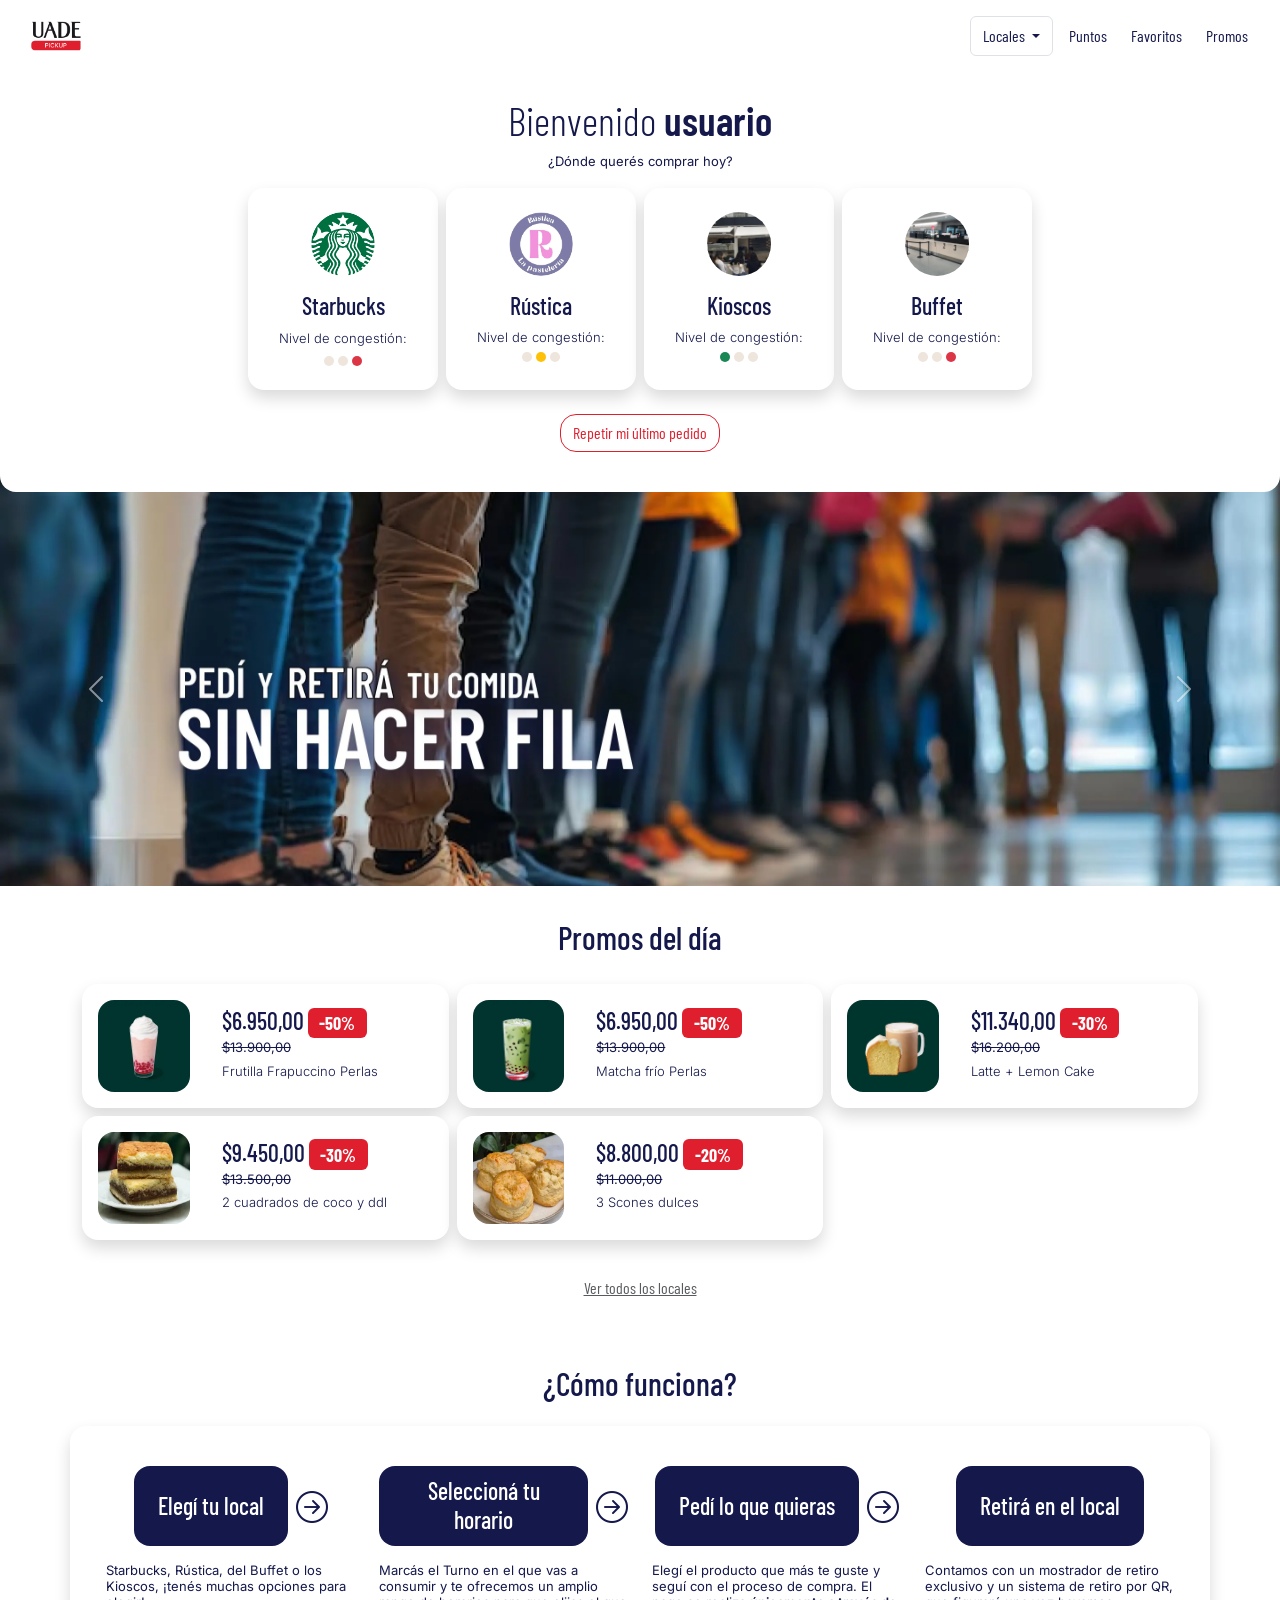
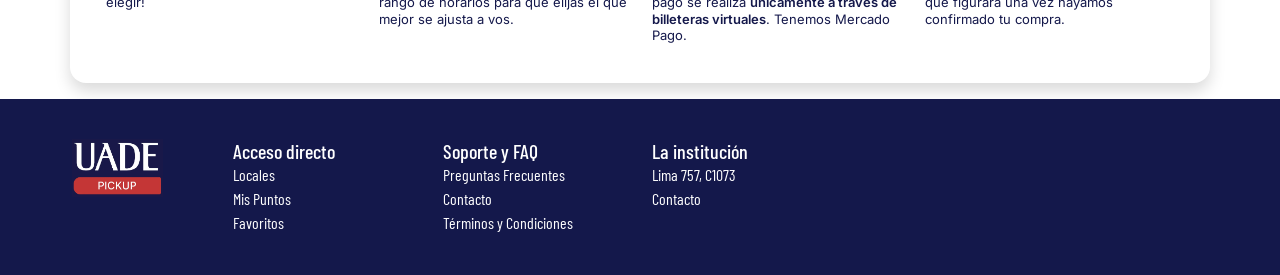
==== commit 2f5ee58e: "Ajustes lighthouse pt2" ====
--- a/grupo10_proyecto_final/desarrollo/index.html
+++ b/grupo10_proyecto_final/desarrollo/index.html
@@ -4,6 +4,9 @@
     <meta charset="UTF-8">
     <meta name="viewport" content="width=device-width, initial-scale=1.0">
     <link rel="stylesheet" href="assets/estilos.css">
+    <link rel="preconnect" href="https://fonts.googleapis.com">
+    <link rel="preconnect" href="https://fonts.gstatic.com" crossorigin>
+    <link href="https://fonts.googleapis.com/css2?family=Barlow+Condensed:wght@400;700&family=Inter:wght@400;700&display=swap" rel="stylesheet">
     <link rel="stylesheet" href="https://cdn.jsdelivr.net/npm/bootstrap@5.3.8/dist/css/bootstrap.min.css">
     <link rel="stylesheet" href="https://cdn.jsdelivr.net/npm/bootstrap-icons@1.11.3/font/bootstrap-icons.min.css">
     <script src="https://cdn.jsdelivr.net/npm/bootstrap@5.3.0/dist/js/bootstrap.bundle.min.js"></script>
@@ -139,7 +142,7 @@
             <div id="carouselExampleControls" class="carousel slide" data-bs-ride="carousel">
                 <div class="carousel-inner">
                     <div class="carousel-item active">
-                        <img src="assets/img/Banner-1.webp" class="d-block w-100" alt="Banner 1: Pedí sin fila">
+                        <img src="assets/img/Banner-1.webp" fetchpriority="high" class="d-block w-100" alt="Banner 1: Pedí sin fila">
                     </div>
                     <div class="carousel-item">
                         <img src="assets/img/Banner-2.webp" class="d-block w-100" alt="Banner 2: Puntos">
@@ -369,7 +372,7 @@
 
                 <div class="col-2 ms-2 ms-md-0">
                     <a href="#locales">
-                        <img src="assets/img/logoalt.png" class="img-fluid w-75 ps-md-5" alt="logo">
+                        <img src="assets/img/logoalt.webp" class="img-fluid w-75 ps-md-5" alt="logo">
                     </a>
                 </div>
 
